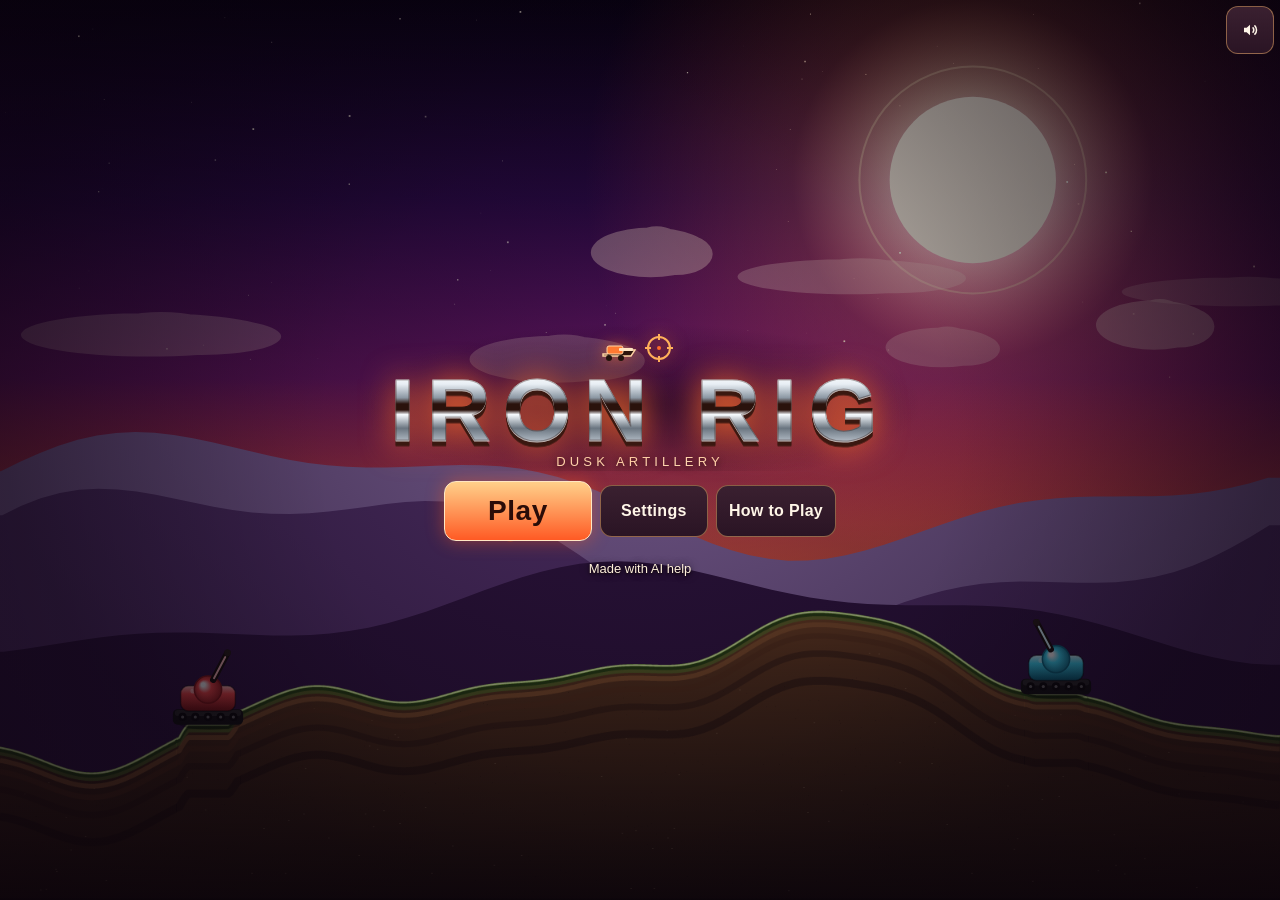
==== stage4/index.html @ 18a8edc5 "Stage 4 test build: CPUs fire their whole arsenal safely, title screen, settings, how to play, riche" ====
<!DOCTYPE html>
<html lang="en">
<head>
  <meta charset="UTF-8">
  <meta name="viewport" content="width=device-width, initial-scale=1, maximum-scale=1, user-scalable=no, viewport-fit=cover">
  <meta name="color-scheme" content="dark">
  <title>Iron Rig</title>
  <link rel="icon" href="data:,">
  <link rel="stylesheet" href="css/style.css?v=1">
</head>
<body data-screen="title">
  <canvas id="game"></canvas>
  <div id="rotate-overlay" aria-hidden="true">
    <div>
      <strong>Rotate your device</strong>
      <p id="rotate-note">Iron Rig plays in landscape.</p>
    </div>
  </div>

  <header id="top-hud">
    <div class="panel" id="hud-turn" data-testid="hud-turn">—</div>
    <div class="panel" id="hud-wind" data-testid="hud-wind">0</div>
    <div class="panel" id="hud-angle" data-testid="hud-angle">0°</div>
    <div class="panel meter-chip" id="hud-power" data-testid="hud-power"><span id="hud-power-label">Power 0</span><i id="power-meter"></i></div>
    <div class="panel" id="hud-weapon" data-testid="hud-weapon">—</div>
    <div class="panel" id="hud-fuel" data-testid="hud-fuel">Fuel 0</div>
    <div class="panel health" id="hud-health"></div>
  </header>

  <div id="turn-banner"></div>

  <section id="screen-title">
    <div class="logo-wrap">
      <div class="logo-mark" aria-hidden="true">
        <svg viewBox="0 0 86 36" width="86" height="36">
          <circle cx="62" cy="18" r="11" fill="none" stroke="#ffb15a" stroke-width="2"/>
          <path d="M62 4v6M62 26v6M48 18h6M70 18h6" stroke="#ffb15a" stroke-width="2"/>
          <circle cx="62" cy="18" r="2" fill="#ff6a2a"/>
          <path d="M6 26h28l4-6H14l-4 4H6z" fill="#2a140c" stroke="#ffd7a8" stroke-width="1.4"/>
          <rect x="10" y="16" width="16" height="8" rx="2" fill="#ff7a32" stroke="#ffd7a8" stroke-width="1"/>
          <rect x="22" y="18" width="14" height="3" rx="1" fill="#ffe7c4"/>
          <circle cx="12" cy="28" r="3" fill="#1a100c"/>
          <circle cx="24" cy="28" r="3" fill="#1a100c"/>
        </svg>
      </div>
      <h1 id="game-title">Iron Rig</h1>
      <p class="tag">Dusk artillery</p>
    </div>
    <div class="title-actions">
      <button type="button" id="play-btn" data-testid="play-btn">Play</button>
      <button type="button" id="settings-btn" data-testid="settings-btn">Settings</button>
      <button type="button" id="howto-btn" data-testid="howto-btn">How to Play</button>
    </div>
    <p class="credit">Made with AI help</p>
  </section>

  <section id="screen-settings" data-testid="settings-screen">
    <div class="sheet">
      <h2>Settings</h2>
      <label class="vol-lab">Volume <input type="range" id="settings-volume" data-testid="settings-volume" min="0" max="100" value="85"></label>
      <button type="button" id="settings-mute" data-testid="settings-mute">Mute</button>
      <button type="button" id="settings-taunts" data-testid="settings-taunts">Taunts: On</button>
      <button type="button" id="settings-pass" data-testid="settings-pass">Pass screen: On</button>
      <button type="button" id="settings-reduce" data-testid="settings-reduce">Reduced effects: Off</button>
      <button type="button" id="settings-back-btn" data-testid="settings-back-btn">Back</button>
    </div>
  </section>

  <section id="screen-howto" data-testid="howto-screen">
    <div class="howto-head">
      <h2>How to Play</h2>
      <button type="button" id="howto-back-btn" data-testid="howto-back-btn">Back</button>
    </div>
    <div class="howto-scroll" id="howto-scroll">
      <h3>Goal</h3>
      <p>Be the last tank standing to win the round. After the match, the most round wins takes the standings. Ties break on cash, then damage.</p>
      <h3>Turns</h3>
      <p>Wind changes, you aim, you fire, then everyone waits. The turn ends when the shell, the fire, and the falling dirt are finished.</p>
      <h3>Aiming</h3>
      <p>Drag on the battlefield to set the barrel and the power. A− and A+ nudge the angle. P− and P+ nudge the power.</p>
      <p>Keyboard: arrow keys change angle and power in bigger steps. Hold Shift for fine steps. Space fires. Tab, Q, or E switches weapon. A and D drive, if you have fuel.</p>
      <h3>Wind</h3>
      <p>The wind chip shows which way the air pushes, and how hard. A strong wind bends long shots. The laser sight draws that curve.</p>
      <h3>Money and the store</h3>
      <p>Hits, kills, round wins, and surviving pay cash. Leftover cash earns a little interest. Between rounds, buy weapons, accessories, and upgrades. Sell gives back half of one round. Basic Shell is free and never runs out.</p>
      <h3>Weapons</h3>
      <div id="howto-weapons" class="howto-list"></div>
      <h3>Accessories</h3>
      <div id="howto-gear" class="howto-list"></div>
      <h3>Hot-seat</h3>
      <p>With two or more humans and Pass on, the device shows a private card before the next person's turn. Hand it over. The previous aim stays hidden.</p>
      <p class="howto-end">That is the whole rig. Go make a hill regret it.</p>
    </div>
  </section>

  <section id="screen-setup">
    <div class="setup-head">
      <div class="setup-title">Crew</div>
      <div class="count-row">
        <button type="button" data-testid="setup-count-2">2</button>
        <button type="button" data-testid="setup-count-3">3</button>
        <button type="button" data-testid="setup-count-4">4</button>
      </div>
      <button type="button" id="start-btn" data-testid="start-btn">Start</button>
    </div>
    <p class="setup-note">Pass the device. Humans play on their own turn.</p>
    <div class="opt-row" id="round-row">
      <span class="tname">Rounds</span>
      <button type="button" data-testid="setup-rounds-3">3</button>
      <button type="button" data-testid="setup-rounds-5">5</button>
      <button type="button" data-testid="setup-rounds-10">10</button>
      <span class="tname cashlab">Cash</span>
      <button type="button" data-testid="setup-cash-low">Low</button>
      <button type="button" data-testid="setup-cash-normal">Norm</button>
      <button type="button" data-testid="setup-cash-high">High</button>
    </div>
    <div class="opt-row" id="terrain-row">
      <span class="tname">Land</span>
      <button type="button" data-testid="setup-terrain-rolling">Hills</button>
      <button type="button" data-testid="setup-terrain-mountains">Mountains</button>
      <button type="button" data-testid="setup-terrain-canyon">Canyon</button>
      <button type="button" data-testid="setup-terrain-islands">Islands</button>
      <button type="button" data-testid="setup-terrain-spires">Spires</button>
      <button type="button" data-testid="setup-terrain-random">Random</button>
    </div>
    <div class="opt-row" id="extra-row">
      <button type="button" id="setup-taunts" data-testid="setup-taunts">Taunts: On</button>
      <button type="button" id="setup-handoff" data-testid="setup-handoff">Pass: On</button>
    </div>
    <div class="tank-row" id="tank-row-0">
      <i class="swatch" id="swatch-0"></i>
      <span class="tname">Red</span>
      <button type="button" data-testid="setup-cpu-0">Human</button>
      <button type="button" data-testid="setup-skill-0-easy">Easy</button>
      <button type="button" data-testid="setup-skill-0-normal">Normal</button>
      <button type="button" data-testid="setup-skill-0-hard">Hard</button>
    </div>
    <div class="tank-row" id="tank-row-1">
      <i class="swatch" id="swatch-1"></i>
      <span class="tname">Cyan</span>
      <button type="button" data-testid="setup-cpu-1">Computer</button>
      <button type="button" data-testid="setup-skill-1-easy">Easy</button>
      <button type="button" data-testid="setup-skill-1-normal">Normal</button>
      <button type="button" data-testid="setup-skill-1-hard">Hard</button>
    </div>
    <div class="tank-row" id="tank-row-2">
      <i class="swatch" id="swatch-2"></i>
      <span class="tname">Lime</span>
      <button type="button" data-testid="setup-cpu-2">Computer</button>
      <button type="button" data-testid="setup-skill-2-easy">Easy</button>
      <button type="button" data-testid="setup-skill-2-normal">Normal</button>
      <button type="button" data-testid="setup-skill-2-hard">Hard</button>
    </div>
    <div class="tank-row" id="tank-row-3">
      <i class="swatch" id="swatch-3"></i>
      <span class="tname">Gold</span>
      <button type="button" data-testid="setup-cpu-3">Computer</button>
      <button type="button" data-testid="setup-skill-3-easy">Easy</button>
      <button type="button" data-testid="setup-skill-3-normal">Normal</button>
      <button type="button" data-testid="setup-skill-3-hard">Hard</button>
    </div>
  </section>

  <div id="move-bar">
    <button type="button" data-testid="move-left-btn" aria-label="Drive left">◀ Move</button>
    <button type="button" data-testid="move-right-btn" aria-label="Drive right">Move ▶</button>
    <button type="button" data-testid="shield-btn" aria-label="Toggle shield">Shield</button>
  </div>

  <div id="controls">
    <button type="button" data-testid="angle-minus" aria-label="Decrease angle">A−</button>
    <button type="button" data-testid="angle-plus" aria-label="Increase angle">A+</button>
    <button type="button" data-testid="power-minus" aria-label="Decrease power">P−</button>
    <button type="button" data-testid="power-plus" aria-label="Increase power">P+</button>
    <button type="button" id="weapon-btn" data-testid="weapon-btn">Basic Shell</button>
    <button type="button" id="fire-btn" data-testid="fire-btn">FIRE</button>
  </div>

  <button type="button" id="volume-btn" data-testid="volume-btn" aria-label="Volume" aria-expanded="false"><svg viewBox="0 0 24 24" width="18" height="18" aria-hidden="true"><path fill="currentColor" d="M4 9h3.5L12 5v14l-4.5-4H4z"/><path class="waves" fill="none" stroke="currentColor" stroke-width="2" stroke-linecap="round" d="M16 9a5 5 0 010 6M18.5 6.5a8 8 0 010 11"/></svg></button>
  <div id="volume-pop" hidden>
    <label class="vol-lab">Volume <input type="range" id="volume-slider" data-testid="volume-slider" min="0" max="100" value="85"></label>
    <button type="button" id="mute-btn" data-testid="mute-btn" aria-pressed="false"><span id="mute-label">Mute</span></button>
    <button type="button" id="taunts-toggle" data-testid="taunts-toggle">Taunts: On</button>
  </div>

  <section id="screen-winner">
    <div id="winner-card">
      <h2 id="winner-text" data-testid="winner-text">Draw</h2>
      <p id="winner-tally"></p>
      <div id="money-summary" data-testid="money-summary" hidden></div>
      <div class="winner-row">
        <button type="button" id="next-round-btn" data-testid="next-round-btn">Next round</button>
        <button type="button" id="menu-btn" data-testid="menu-btn">Menu</button>
      </div>
    </div>
  </section>

  <section id="screen-store" data-testid="store-screen">
    <div class="store-head">
      <h2 id="store-title">Store</h2>
      <div id="store-cash" data-testid="store-cash">$0</div>
      <button type="button" id="store-done-btn" data-testid="store-done-btn">Done</button>
    </div>
    <p id="store-note" class="store-note"></p>
    <div class="store-tabs">
      <button type="button" data-store-tab="weapon" data-testid="store-tab-weapons">Weapons</button>
      <button type="button" data-store-tab="accessory" data-testid="store-tab-accessories">Accessories</button>
      <button type="button" data-store-tab="upgrade" data-testid="store-tab-upgrades">Upgrades</button>
    </div>
    <div class="store-body">
      <div id="store-grid" class="store-grid"></div>
      <div id="store-more" data-testid="store-more" hidden>more ▼</div>
    </div>
  </section>

  <section id="screen-handoff" data-testid="handoff-screen">
    <div class="handoff-card" id="handoff-card">
      <canvas id="handoff-portrait" data-testid="handoff-portrait" width="560" height="336"></canvas>
      <div class="handoff-copy">
        <p id="handoff-round" data-testid="handoff-round">Round 1 of 5</p>
        <h2 id="handoff-title">Pass the device</h2>
        <p id="handoff-stats" data-testid="handoff-stats"></p>
        <p id="handoff-wind" data-testid="handoff-wind"></p>
        <div id="handoff-board" data-testid="handoff-board"></div>
      </div>
      <button type="button" id="handoff-go-btn" data-testid="handoff-go-btn">Go!</button>
    </div>
  </section>

  <section id="screen-pass">
    <h2 id="pass-title">Pass the device</h2>
    <button type="button" id="pass-continue-btn" data-testid="pass-continue-btn">Continue</button>
  </section>

  <section id="screen-final" data-testid="final-standings">
    <h2>Final standings</h2>
    <ol id="final-list"></ol>
    <div class="winner-row">
      <button type="button" id="play-again-btn" data-testid="play-again-btn">Play again</button>
      <button type="button" id="final-menu-btn" data-testid="menu-btn">Menu</button>
    </div>
  </section>

  <script type="module" src="js/main.js?v=1"></script>
</body>
</html>
---- stage4/css/style.css ----
:root {
  --ink: #fff6e8;
  --amber: #ffb15a;
  --ember: #ff6a2a;
  --panel: rgba(18, 6, 22, 0.62);
  --line: rgba(255, 186, 110, 0.45);
  --btn: #2a1424;
  --btn-on: #ff7a32;
  color-scheme: dark;
}

* { box-sizing: border-box; }

html, body {
  margin: 0;
  height: 100%;
  overflow: hidden;
  background: #14041c;
  color: var(--ink);
  font-family: "Trebuchet MS", "Segoe UI", sans-serif;
  touch-action: none;
  user-select: none;
  -webkit-user-select: none;
}

button, canvas { touch-action: none; }

#game {
  position: fixed;
  inset: 0;
  width: 100%;
  height: 100%;
  display: block;
  z-index: 0;
}

button {
  min-width: 44px;
  min-height: 44px;
  border: 1px solid var(--line);
  background: linear-gradient(#3a2030, var(--btn));
  color: var(--ink);
  border-radius: 12px;
  font: 700 15px/1 "Trebuchet MS", "Segoe UI", sans-serif;
  letter-spacing: 0.02em;
  padding: 0 12px;
  cursor: pointer;
}

button:active { transform: translateY(1px) scale(0.98); }
button:disabled { opacity: 0.42; cursor: default; transform: none; }
button.is-on {
  background: linear-gradient(#ffb15a, var(--btn-on));
  color: #2a0c08;
  border-color: #ffe1b0;
}
button.dim { opacity: 0.55; }

#volume-btn {
  position: fixed;
  top: 6px;
  right: 6px;
  z-index: 8;
  height: 48px;
  min-width: 48px;
  width: 48px;
  padding: 0;
  display: inline-flex;
  align-items: center;
  justify-content: center;
}
#volume-btn svg { display: block; }
#volume-btn.is-muted .waves { display: none; }
body:not([data-screen="play"]) #volume-btn {
  top: auto;
  bottom: 8px;
}
body[data-screen="setup"] #volume-btn,
body[data-screen="title"] #volume-btn {
  top: 6px;
  right: 6px;
  bottom: auto;
}
body[data-screen="store"] #volume-btn,
body[data-screen="pass"] #volume-btn,
body[data-screen="handoff"] #volume-btn,
body[data-screen="settings"] #volume-btn,
body[data-screen="howto"] #volume-btn { display: none; }

#volume-pop {
  position: fixed;
  z-index: 9;
  top: 58px;
  right: 8px;
  width: min(240px, calc(100vw - 16px));
  padding: 10px;
  display: flex;
  flex-direction: column;
  gap: 8px;
  background: rgba(16, 6, 22, 0.94);
  border: 1px solid rgba(255, 186, 110, 0.55);
  border-radius: 12px;
  box-shadow: 0 10px 28px rgba(0, 0, 0, 0.45);
}
#volume-pop[hidden] { display: none !important; }
body:not([data-screen="play"]) #volume-pop {
  top: auto;
  bottom: 60px;
}
body[data-screen="title"] #volume-pop {
  top: 58px;
  right: 8px;
  bottom: auto;
}
body[data-screen="setup"] #volume-pop {
  top: 6px;
  left: 8px;
  right: 62px;
  bottom: auto;
  width: auto;
  flex-direction: row;
  flex-wrap: wrap;
  align-items: center;
}
body[data-screen="setup"] #volume-pop .vol-lab {
  flex-direction: row;
  align-items: center;
  flex: 1 1 140px;
  min-width: 120px;
}
body[data-screen="setup"] #volume-pop button { flex: 0 0 auto; }
body[data-screen="setup"] .setup-head { padding-right: 56px; }
body[data-screen="setup"]:has(#volume-pop:not([hidden])) #screen-setup {
  padding-top: 64px;
}
.vol-lab {
  display: flex;
  flex-direction: column;
  gap: 4px;
  font-size: 13px;
  color: #ffe7c4;
}
#volume-slider {
  width: 100%;
  height: 28px;
  accent-color: #ff8a3c;
}
#volume-pop button { height: 44px; min-height: 44px; }

#top-hud {
  display: none;
  position: fixed;
  z-index: 3;
  top: 6px;
  left: 6px;
  right: 118px;
  gap: 6px;
  align-items: center;
  flex-wrap: wrap;
  pointer-events: none;
}

.panel {
  background: rgba(18, 6, 22, 0.38);
  border: 1px solid rgba(255, 190, 120, 0.28);
  border-radius: 10px;
  padding: 4px 7px;
  font-size: 13px;
  line-height: 1.15;
  text-shadow: 0 1px 2px rgba(0, 0, 0, 0.8);
  white-space: nowrap;
}
#hud-fuel { display: none; }
#hud-fuel.on { display: block; }

.health { display: flex; gap: 8px; align-items: center; }
.chip { display: inline-flex; gap: 4px; align-items: center; opacity: 0.75; }
.chip-on { opacity: 1; }
.chip-dead { opacity: 0.35; text-decoration: line-through; }
.chip i {
  width: 9px;
  height: 9px;
  border-radius: 50%;
  display: inline-block;
  box-shadow: 0 0 6px currentColor;
}
.chip b { font-weight: 700; font-size: 12px; }

#move-bar {
  display: none;
  position: fixed;
  z-index: 4;
  left: 8px;
  bottom: 64px;
  gap: 6px;
}
#move-bar button { display: none; height: 48px; min-height: 48px; min-width: 96px; }
#move-bar button.show { display: inline-flex; align-items: center; justify-content: center; }
body[data-screen="play"] #move-bar.on { display: flex; }

#controls {
  display: none;
  position: fixed;
  z-index: 4;
  left: 8px;
  right: 8px;
  bottom: 8px;
  gap: 6px;
  align-items: center;
}

#controls button {
  height: 48px;
  min-height: 48px;
  min-width: 48px;
  flex: 0 0 auto;
  background: linear-gradient(#ffe0b4, #ff8a3c);
  color: #2a0c08;
  border-color: #ffe7c4;
}
#controls [data-testid="angle-minus"],
#controls [data-testid="angle-plus"],
#controls [data-testid="power-minus"],
#controls [data-testid="power-plus"] {
  width: 48px;
  padding: 0;
  font-size: 15px;
}
#controls button:disabled {
  background: #2c2430;
  color: #9a8c98;
  border-color: #4a3c48;
  opacity: 0.55;
  box-shadow: none;
}
#weapon-btn {
  flex: 1 1 90px;
  min-width: 44px;
  max-width: 240px;
  overflow: hidden;
  text-overflow: ellipsis;
  white-space: nowrap;
}
#fire-btn {
  flex: 1.4 1 100px;
  min-width: 84px;
  height: 52px;
  background: linear-gradient(#ffe7b0, #ff4a16);
  color: #2a0c08;
  border-color: #ffe7c4;
  font-size: 22px;
  letter-spacing: 0.12em;
  box-shadow: 0 0 18px rgba(255, 80, 20, 0.55);
}
#controls.live #fire-btn {
  box-shadow: 0 0 22px rgba(255, 90, 20, 0.9), 0 0 4px rgba(255, 220, 160, 0.8);
}
.meter-chip { position: relative; padding-bottom: 8px; min-width: 78px; }
#power-meter {
  position: absolute;
  left: 6px;
  bottom: 3px;
  height: 3px;
  width: 0;
  max-width: calc(100% - 12px);
  border-radius: 2px;
  background: linear-gradient(90deg, #ffb15a, #ff4a16);
  pointer-events: none;
}

#turn-banner {
  display: none;
  position: fixed;
  z-index: 4;
  left: 0;
  right: 0;
  top: 18%;
  height: 64px;
  align-items: center;
  justify-content: center;
  text-align: center;
  padding: 0 16px;
  font: 800 40px/1 Impact, "Arial Black", sans-serif;
  letter-spacing: 0.04em;
  text-shadow: 0 2px 0 #14040c, 0 0 12px rgba(0, 0, 0, 0.9), 0 8px 20px rgba(0, 0, 0, 0.55);
  -webkit-text-stroke: 5px rgba(16, 4, 10, 0.55);
  paint-order: stroke fill;
  pointer-events: none;
  opacity: 0;
  transform: translateY(12px);
  transition: transform 0.28s ease;
}
#turn-banner.show { opacity: 1; transform: translateY(0); }

#screen-title, #screen-setup, #screen-winner,
#screen-store, #screen-pass, #screen-final, #screen-handoff,
#screen-settings, #screen-howto { display: none; }

body[data-screen="title"] #screen-title,
body[data-screen="setup"] #screen-setup,
body[data-screen="winner"] #screen-winner,
body[data-screen="store"] #screen-store,
body[data-screen="pass"] #screen-pass,
body[data-screen="final"] #screen-final,
body[data-screen="handoff"] #screen-handoff,
body[data-screen="settings"] #screen-settings,
body[data-screen="howto"] #screen-howto { display: flex; }

body[data-screen="play"] #top-hud,
body[data-screen="play"] #controls,
body[data-screen="play"] #turn-banner { display: flex; }

#screen-title {
  position: fixed;
  z-index: 5;
  inset: 0;
  flex-direction: column;
  align-items: center;
  justify-content: center;
  gap: 10px;
  pointer-events: none;
  background:
    radial-gradient(ellipse at 50% 38%, rgba(16, 4, 18, 0.2), rgba(8, 2, 12, 0.62) 72%);
}
.logo-wrap {
  position: relative;
  display: flex;
  flex-direction: column;
  align-items: center;
  padding: 6px 28px 2px;
  background: radial-gradient(ellipse at 50% 55%, rgba(10, 2, 14, 0.55), rgba(10, 2, 14, 0) 72%);
}
.logo-mark { margin-bottom: 2px; filter: drop-shadow(0 0 8px rgba(255, 120, 40, 0.65)); }
#screen-title h1 {
  margin: 0;
  position: relative;
  font: 900 88px/0.86 Impact, "Arial Black", sans-serif;
  letter-spacing: 0.14em;
  text-transform: uppercase;
  background:
    linear-gradient(180deg,
      #fff 0%, #e8eef4 16%, #8b97a3 34%,
      #2a120c 42%, #2a120c 50%,
      #f7fbff 56%, #6a7580 74%, #d5dde6 100%);
  -webkit-background-clip: text;
  background-clip: text;
  color: transparent;
  -webkit-text-stroke: 1px rgba(40, 18, 12, 0.35);
  filter:
    drop-shadow(0 1px 0 rgba(255, 255, 255, 0.65))
    drop-shadow(0 5px 0 #3a1810)
    drop-shadow(0 0 16px rgba(255, 110, 40, 0.9));
  animation: logo-glow 3.6s ease-in-out infinite;
}
.logo-wrap::after { content: none; }
@keyframes logo-glow {
  0%, 100% { filter: drop-shadow(0 1px 0 rgba(255,255,255,0.65)) drop-shadow(0 5px 0 #3a1810) drop-shadow(0 0 12px rgba(255, 110, 40, 0.75)); }
  50% { filter: drop-shadow(0 1px 0 rgba(255,255,255,0.65)) drop-shadow(0 5px 0 #3a1810) drop-shadow(0 0 22px rgba(255, 150, 50, 1)); }
}
#screen-title .tag {
  margin: 6px 0 0;
  letter-spacing: 0.32em;
  text-transform: uppercase;
  font-size: 13px;
  color: #ffd7b0;
  text-shadow: 0 2px 6px rgba(0, 0, 0, 0.8);
}
.title-actions {
  display: flex;
  gap: 8px;
  align-items: center;
  pointer-events: auto;
  flex-wrap: wrap;
  justify-content: center;
}
#play-btn {
  pointer-events: auto;
  min-width: 148px;
  height: 60px;
  font-size: 28px;
  background: linear-gradient(#ffd08a, #ff5a24);
  color: #2a0c08;
  border-color: #ffe7c4;
  box-shadow: 0 0 18px rgba(255, 90, 30, 0.45);
}
#settings-btn, #howto-btn {
  pointer-events: auto;
  height: 52px;
  min-width: 108px;
  font-size: 16px;
}
#screen-settings, #screen-howto {
  position: fixed;
  z-index: 6;
  inset: 0;
  flex-direction: column;
  align-items: center;
  justify-content: center;
  padding: 12px;
  background: #100610;
  pointer-events: auto;
}
#screen-settings .sheet {
  width: min(720px, 100%);
}
#screen-settings .sheet {
  display: flex;
  flex-direction: column;
  gap: 8px;
  padding: 14px;
  border-radius: 16px;
  background: rgba(16, 6, 22, 0.94);
  border: 2px solid rgba(255, 176, 90, 0.7);
}
#screen-settings h2, .howto-head h2 {
  margin: 0;
  font: 800 32px/1 Impact, "Arial Black", sans-serif;
  color: #ffe1b8;
  letter-spacing: 0.04em;
}
#screen-settings button { height: 48px; }
#settings-back-btn, #howto-back-btn {
  background: linear-gradient(#ffd08a, #ff5a24);
  color: #2a0c08;
  border-color: #ffe7c4;
}
#screen-howto {
  justify-content: flex-start;
  gap: 8px;
  padding: 8px 10px 10px;
}
.howto-head {
  width: min(720px, 100%);
  display: flex;
  align-items: center;
  justify-content: space-between;
  gap: 8px;
}
#howto-back-btn { height: 48px; min-width: 96px; }
.howto-scroll {
  width: min(720px, 100%);
  flex: 1;
  min-height: 0;
  overflow-y: auto;
  touch-action: pan-y;
  padding: 4px 14px 28px 4px;
  font-size: 17px;
  line-height: 1.35;
  color: #fff1dc;
  background: rgba(14, 5, 18, 0.94);
  border-radius: 14px;
  scrollbar-width: auto;
  scrollbar-color: #ff7a32 #2a140c;
  box-shadow: inset -12px 0 0 rgba(255, 122, 50, 0.28), inset 0 -22px 18px -18px rgba(0, 0, 0, 0.72);
}
.howto-scroll h3 {
  margin: 12px 0 4px;
  font: 800 20px/1.1 Impact, "Arial Black", sans-serif;
  letter-spacing: 0.04em;
  color: #ffd08a;
}
.howto-scroll p { margin: 0 0 6px; }
.howto-list { display: flex; flex-direction: column; gap: 6px; }
.howto-row {
  display: flex;
  gap: 8px;
  align-items: center;
  padding: 4px 6px;
  border-radius: 10px;
  background: rgba(255, 244, 230, 0.05);
}
.howto-row .store-ic { width: 36px; height: 36px; }
.howto-row svg { width: 36px; height: 36px; }
.howto-row b { display: block; font-size: 15px; }
.howto-row span { display: block; font-size: 14px; color: #ffe0c4; }
.howto-end { margin-top: 12px; color: #ffd7b0; }
.howto-scroll::-webkit-scrollbar { width: 10px; }
.howto-scroll::-webkit-scrollbar-thumb {
  background: linear-gradient(#ffb15a, #ff5a24);
  border-radius: 8px;
}
.credit {
  pointer-events: none;
  margin: 10px 0 0;
  font-size: 13px;
  color: #fff1dc;
  text-shadow: 0 1px 2px #14080a, 0 0 8px rgba(0, 0, 0, 0.85);
}

#screen-setup {
  position: fixed;
  z-index: 5;
  inset: 0;
  flex-direction: column;
  gap: 6px;
  padding: 10px 12px;
  pointer-events: none;
  background: linear-gradient(180deg, rgba(12, 4, 16, 0.78), rgba(12, 4, 16, 0.28) 46%, rgba(12, 4, 16, 0.62));
}
.setup-head, .tank-row, .opt-row, #start-btn, .count-row button { pointer-events: auto; }
.opt-row {
  display: flex;
  align-items: center;
  gap: 6px;
  min-height: 44px;
  flex-wrap: wrap;
}
.opt-row button { height: 44px; padding: 0 10px; }
.cashlab { margin-left: 8px; }
.setup-head {
  display: flex;
  align-items: center;
  gap: 8px;
}
.setup-title {
  font: 800 28px/1 Impact, "Arial Black", sans-serif;
  letter-spacing: 0.08em;
  color: #ffd7a8;
}
.count-row { display: flex; gap: 6px; }
.count-row button { width: 48px; height: 48px; padding: 0; }
#start-btn {
  margin-left: auto;
  min-width: 120px;
  height: 48px;
  background: linear-gradient(#ffd08a, #ff5a24);
  color: #2a0c08;
  border-color: #ffe7c4;
  font-size: 18px;
}
.setup-note {
  margin: 0;
  font-size: 13px;
  color: #ffe0c2;
}
.tank-row {
  display: flex;
  align-items: center;
  gap: 6px;
  min-height: 48px;
}
.swatch {
  width: 16px;
  height: 16px;
  border-radius: 50%;
  box-shadow: 0 0 8px rgba(255, 180, 80, 0.45);
  flex: 0 0 auto;
}
.tname {
  width: 52px;
  font-weight: 800;
  flex: 0 0 auto;
}
.tank-row button { height: 44px; }

#screen-winner {
  position: fixed;
  z-index: 6;
  inset: 0;
  align-items: center;
  justify-content: center;
  pointer-events: none;
  background: rgba(8, 2, 12, 0.28);
}
#winner-card {
  pointer-events: auto;
  min-width: min(760px, calc(100vw - 20px));
  max-width: calc(100vw - 16px);
  padding: 16px 16px 14px;
  text-align: center;
  background: rgba(16, 6, 22, 0.88);
  border: 2px solid rgba(255, 176, 90, 0.75);
  border-radius: 18px;
  box-shadow: 0 16px 50px rgba(0, 0, 0, 0.45), 0 0 30px rgba(255, 100, 30, 0.18);
}
#winner-text {
  margin: 0;
  font: 800 36px/1 Impact, "Arial Black", sans-serif;
  letter-spacing: 0.03em;
  color: #ffe1b8;
}
#winner-tally { margin: 6px 0 6px; color: #ffd0a4; }
#money-summary {
  margin: 4px 0 10px;
  text-align: left;
  overflow: visible;
}
#money-summary[hidden] { display: none; }
.mtable {
  width: 100%;
  border-collapse: collapse;
  font-size: 14px;
  line-height: 1.25;
}
.mtable th {
  font-size: 13px;
  font-weight: 700;
  letter-spacing: 0.02em;
  text-align: right;
  color: #ffd7a8;
  padding: 2px 6px 4px;
  border-bottom: 1px solid rgba(255, 186, 110, 0.45);
}
.mtable th:first-child,
.mtable td:first-child { text-align: left; }
.mtable td {
  text-align: right;
  padding: 3px 6px;
  color: #fff1dc;
  font-variant-numeric: tabular-nums;
  border-bottom: 1px solid rgba(255, 186, 110, 0.16);
}
.mtable .mname { font-weight: 800; text-align: left; }
.mtable .mearned { font-weight: 800; color: #ffe08a; }
.mtable .mbal { font-weight: 800; }
.winner-row { display: flex; gap: 8px; justify-content: center; }
.winner-row button { height: 52px; min-width: 120px; }
#next-round-btn {
  background: linear-gradient(#ffd08a, #ff5a24);
  color: #2a0c08;
  border-color: #ffe7c4;
}

#screen-store {
  position: fixed;
  z-index: 7;
  inset: 0;
  flex-direction: column;
  gap: 6px;
  padding: 8px 10px;
  background: rgba(12, 4, 16, 0.94);
  pointer-events: auto;
}
.store-head {
  display: flex;
  align-items: center;
  gap: 10px;
  min-height: 48px;
}
#store-title {
  margin: 0;
  flex: 1;
  font: 800 28px/1 Impact, "Arial Black", sans-serif;
  letter-spacing: 0.03em;
}
#store-cash {
  font: 800 22px/1 "Trebuchet MS", sans-serif;
  color: #ffe7b0;
}
#store-done-btn {
  height: 48px;
  min-width: 100px;
  background: linear-gradient(#ffd08a, #ff5a24);
  color: #2a0c08;
  border-color: #ffe7c4;
  font-size: 18px;
}
.store-note {
  margin: 0;
  min-height: 0;
  font-size: 13px;
  color: #ffd7b0;
}
.store-note:empty { display: none; }
.store-tabs { display: flex; gap: 6px; }
.store-tabs button { flex: 1; height: 44px; font-size: 16px; }
.store-body {
  position: relative;
  flex: 1;
  min-height: 0;
  display: flex;
  flex-direction: column;
}
.store-grid {
  flex: 1;
  min-height: 0;
  overflow: auto;
  display: grid;
  grid-template-columns: repeat(auto-fill, minmax(190px, 1fr));
  gap: 8px;
  align-content: start;
  touch-action: pan-y;
  padding-bottom: 8px;
}
.store-grid.can-scroll {
  mask-image: linear-gradient(#000 0, #000 calc(100% - 28px), transparent);
}
#store-more {
  position: absolute;
  left: 0;
  right: 0;
  bottom: 0;
  text-align: center;
  font-size: 13px;
  font-weight: 800;
  color: #ffe7b0;
  pointer-events: none;
  text-shadow: 0 1px 4px #000;
}
#store-more[hidden] { display: none; }
.store-card {
  display: flex;
  flex-direction: column;
  gap: 3px;
  padding: 8px;
  border-radius: 12px;
  background: rgba(255, 244, 230, 0.06);
  border: 1px solid rgba(255, 186, 110, 0.35);
}
.store-top { display: flex; gap: 8px; align-items: center; }
.store-ic {
  width: 40px;
  height: 40px;
  flex: 0 0 auto;
  border-radius: 8px;
  background: rgba(0, 0, 0, 0.28);
  display: flex;
  align-items: center;
  justify-content: center;
}
.store-meta { display: flex; flex-direction: column; min-width: 0; }
.store-meta strong { font-size: 15px; }
.store-price { color: #ffd08a; font-size: 13px; font-weight: 800; }
.store-card p { margin: 0; font-size: 12px; color: #ffe0c4; line-height: 1.25; }
.store-own { font-size: 12px; color: #fff6e8; }
.store-actions { display: flex; gap: 6px; }
.store-actions button { flex: 1; height: 44px; min-height: 40px; }

#screen-handoff {
  position: fixed;
  z-index: 8;
  inset: 0;
  flex-direction: column;
  align-items: center;
  justify-content: center;
  padding: 8px;
  background: #10030f;
  pointer-events: auto;
}
.handoff-card {
  width: min(860px, 100%);
  display: grid;
  grid-template-columns: 200px minmax(0, 1fr);
  grid-template-areas:
    "pic copy"
    "go go";
  gap: 8px 12px;
  align-items: center;
  padding: 10px;
  border-radius: 16px;
  border: 3px solid #ffb15a;
  background: rgba(16, 6, 22, 0.94);
  box-shadow: 0 16px 40px rgba(0, 0, 0, 0.45);
}
#handoff-portrait {
  grid-area: pic;
  width: 200px;
  height: 120px;
  border-radius: 12px;
  background: #1a0a14;
  justify-self: center;
}
.handoff-copy { grid-area: copy; min-width: 0; }
#handoff-round {
  margin: 0;
  font-size: 13px;
  letter-spacing: 0.14em;
  text-transform: uppercase;
  color: #ffd7a8;
}
#handoff-title {
  margin: 0;
  font: 800 32px/1.05 Impact, "Arial Black", sans-serif;
  text-align: left;
  text-shadow: 0 3px 0 rgba(0, 0, 0, 0.55);
}
#handoff-stats, #handoff-wind {
  margin: 2px 0;
  font-size: 15px;
  font-weight: 800;
  color: #fff1dc;
}
#handoff-board {
  display: flex;
  flex-wrap: wrap;
  gap: 4px;
  margin-top: 4px;
}
.ho-row {
  display: flex;
  align-items: center;
  gap: 4px;
  padding: 3px 6px;
  border-radius: 8px;
  background: rgba(255, 244, 230, 0.06);
  border: 1px solid rgba(255, 186, 110, 0.28);
  font-size: 12px;
  color: #fff6e8;
}
.ho-row.is-me { border-color: #fff; background: rgba(255, 244, 230, 0.14); }
.ho-swatch {
  width: 8px;
  height: 8px;
  border-radius: 50%;
  display: inline-block;
}
#handoff-go-btn {
  grid-area: go;
  height: 56px;
  width: 100%;
  font-size: 22px;
  background: linear-gradient(#ffd08a, #ff5a24);
  color: #2a0c08;
  border-color: #ffe7c4;
}

#screen-pass {
  position: fixed;
  z-index: 7;
  inset: 0;
  flex-direction: column;
  align-items: center;
  justify-content: center;
  gap: 16px;
  background: rgba(8, 2, 14, 0.9);
  pointer-events: auto;
}
#pass-title {
  margin: 0;
  font: 800 40px/1.05 Impact, "Arial Black", sans-serif;
  text-align: center;
  padding: 0 16px;
}
#pass-continue-btn {
  height: 56px;
  min-width: 180px;
  font-size: 22px;
  background: linear-gradient(#ffd08a, #ff5a24);
  color: #2a0c08;
  border-color: #ffe7c4;
}

#screen-final {
  position: fixed;
  z-index: 7;
  inset: 0;
  flex-direction: column;
  align-items: center;
  justify-content: center;
  gap: 10px;
  padding: 16px;
  background: rgba(8, 2, 14, 0.82);
  pointer-events: auto;
}
#screen-final h2 {
  margin: 0;
  font: 800 36px/1 Impact, "Arial Black", sans-serif;
  color: #ffe1b8;
}
#final-list {
  list-style: none;
  margin: 0;
  padding: 0;
  width: min(640px, 100%);
  display: flex;
  flex-direction: column;
  gap: 6px;
}
.final-row {
  display: flex;
  align-items: center;
  gap: 10px;
  padding: 6px 10px;
  border-radius: 12px;
  background: rgba(16, 6, 22, 0.78);
  border: 1px solid rgba(255, 186, 110, 0.35);
}
.final-row b { width: 64px; font-size: 18px; }
.final-row span { font-size: 14px; color: #ffe7c8; }
.medal {
  width: 32px;
  height: 32px;
  border-radius: 50%;
  display: inline-flex;
  align-items: center;
  justify-content: center;
  font-weight: 800;
  color: #2a1408;
  flex: 0 0 auto;
}
.medal.gold { background: #ffd15c; }
.medal.silver { background: #e6e8ee; }
.medal.bronze { background: #e09a62; }
.medal.plain { background: #6a5a68; color: #fff; }
#play-again-btn {
  height: 52px;
  min-width: 140px;
  background: linear-gradient(#ffd08a, #ff5a24);
  color: #2a0c08;
  border-color: #ffe7c4;
}

#rotate-overlay {
  display: none;
  position: fixed;
  inset: 0;
  z-index: 20;
  background: rgba(10, 3, 14, 0.88);
  color: #ffe7c4;
  align-items: center;
  justify-content: center;
  text-align: center;
  padding: 24px;
}
#rotate-overlay strong {
  display: block;
  font: 800 32px/1.1 Impact, "Arial Black", sans-serif;
}
#rotate-overlay p { margin: 8px 0 0; font-size: 16px; }

@media (orientation: portrait) {
  #rotate-overlay { display: flex; }
}

@media (prefers-reduced-motion: reduce) {
  #screen-title h1 { animation: none; }
}
html.reduce-motion #screen-title h1 { animation: none; }

@media (max-height: 420px) {
  #screen-howto, #screen-settings { padding: 6px 8px; }
  .howto-head, .howto-scroll, #screen-settings .sheet { width: 100%; }
  #screen-title { gap: 4px; }
  #screen-title h1 { font-size: 64px; letter-spacing: 0.06em; }
  #screen-title .tag { margin: 2px 0 0; font-size: 11px; }
  .logo-mark svg { width: 72px; height: 30px; }
  #play-btn { height: 48px; min-width: 108px; font-size: 22px; }
  #settings-btn, #howto-btn { height: 48px; min-width: 96px; font-size: 14px; padding: 0 8px; }
  .credit { margin: 2px 0 0; }
  .handoff-card {
    grid-template-columns: 148px minmax(0, 1fr);
    padding: 8px;
    gap: 6px 8px;
  }
  #handoff-portrait { width: 148px; height: 92px; }
  #handoff-title { font-size: 26px; }
  #handoff-go-btn { height: 48px; font-size: 18px; }
  #screen-settings { padding: 6px; justify-content: center; }
  #screen-settings .sheet {
    display: grid;
    grid-template-columns: 1fr 1fr;
    gap: 6px;
    padding: 8px 10px;
    width: min(720px, 100%);
  }
  #screen-settings h2,
  #screen-settings .vol-lab,
  #settings-back-btn { grid-column: 1 / -1; }
  #screen-settings .vol-lab { min-height: 44px; justify-content: center; }
  #settings-volume { height: 32px; }
  #screen-settings h2, .howto-head h2 { font-size: 22px; }
  #screen-settings button { height: 44px; }
  .howto-scroll { font-size: 16px; }
  #screen-final h2, #pass-title { font-size: 30px; }
  .setup-title { font-size: 22px; }
  .setup-note { display: none; }
  #screen-setup { gap: 3px; padding: 4px 8px; }
  .opt-row { min-height: 44px; }
  .tank-row { min-height: 44px; }
  #turn-banner { font-size: 28px; top: 22%; height: 40px; }
  #top-hud { right: 60px; gap: 4px; top: 4px; }
  #controls { bottom: 4px; left: 4px; right: 4px; gap: 4px; }
  #controls button { height: 48px; min-height: 48px; padding: 0 8px; }
  #fire-btn { height: 52px; font-size: 18px; min-width: 72px; }
  #volume-btn { height: 48px; width: 48px; top: 4px; right: 4px; }
  #move-bar { bottom: 58px; }
  #store-title { font-size: 20px; }
  #store-cash { font-size: 16px; }
  #winner-card { padding: 12px 12px 10px; }
  #winner-text { font-size: 28px; }
  #screen-final h2, #pass-title, #handoff-title { font-size: 30px; }
  .store-head { min-height: 40px; gap: 8px; }
  #store-done-btn { height: 44px; min-width: 84px; }
  .store-tabs button { height: 40px; font-size: 14px; }
  #screen-store { gap: 4px; padding: 6px 8px; }
  .store-grid {
    grid-template-columns: repeat(3, minmax(0, 1fr));
    gap: 4px;
    padding-bottom: 4px;
  }
  .store-card {
    padding: 4px 6px;
    gap: 0;
    display: grid;
    grid-template-columns: 32px minmax(0, 1fr) 52px 52px;
    grid-template-rows: auto auto;
    grid-template-areas:
      "ic meta buy sell"
      "ic own  buy sell";
    align-items: center;
    column-gap: 6px;
  }
  .store-top { display: contents; }
  .store-ic { width: 28px; height: 28px; grid-area: ic; }
  .store-ic svg { width: 28px; height: 28px; }
  .store-meta { min-width: 0; grid-area: meta; }
  .store-meta strong { font-size: 12px; white-space: nowrap; overflow: hidden; text-overflow: ellipsis; }
  .store-price { font-size: 11px; }
  .store-card p { display: none; }
  .store-own { font-size: 10px; grid-area: own; }
  .store-actions { display: contents; }
  .store-actions [data-buy] { grid-area: buy; }
  .store-actions [data-sell] { grid-area: sell; }
  .store-actions button {
    width: 52px;
    min-width: 48px;
    height: 40px;
    min-height: 40px;
    padding: 0 4px;
    font-size: 13px;
  }
}

@media (max-height: 420px) and (max-width: 720px) {
  .store-grid { grid-template-columns: repeat(2, minmax(0, 1fr)); }
}

@media (max-width: 720px) {
  .tname { width: 42px; }
  .panel { font-size: 12px; padding: 5px 6px; }
}
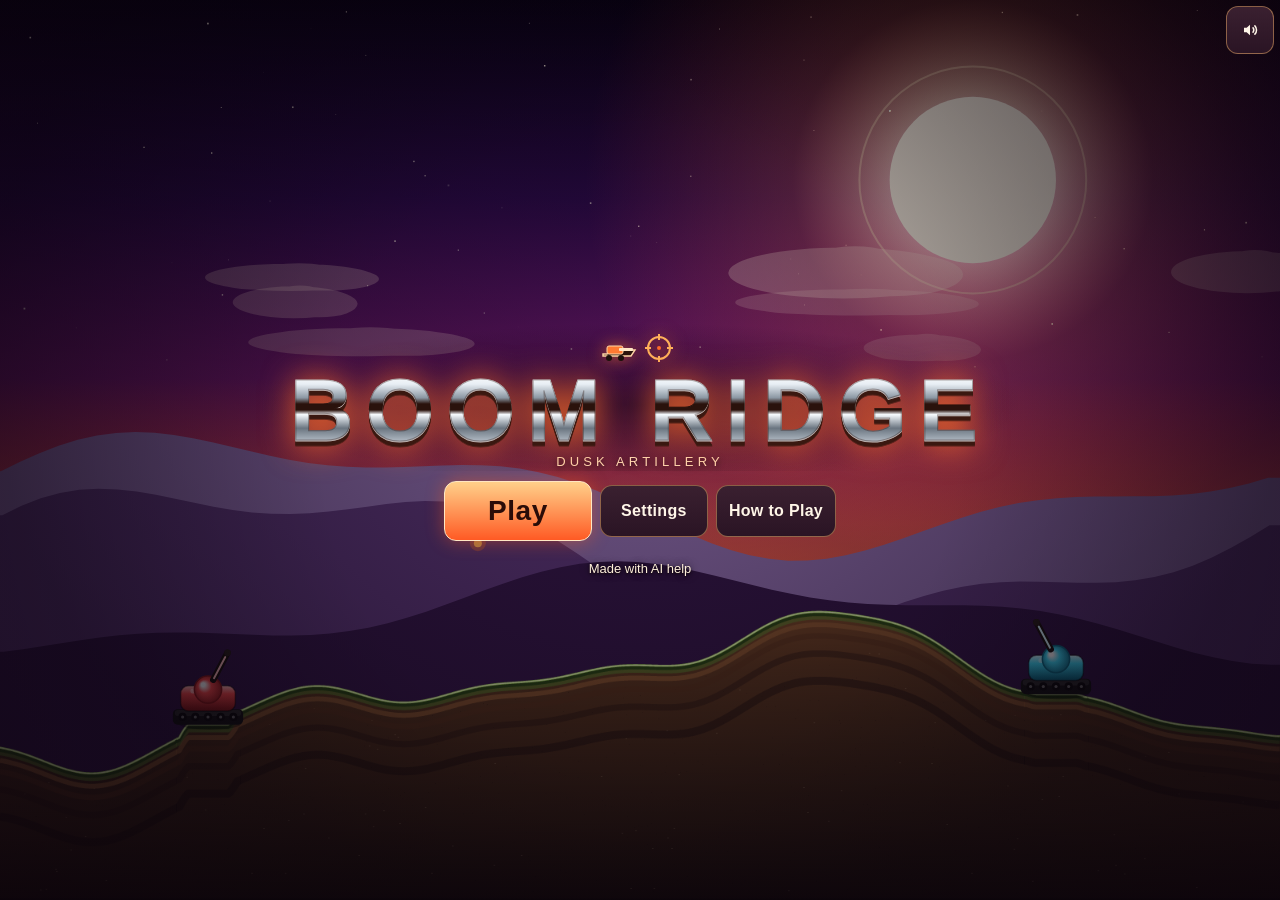
==== commit 811b65a6: "Rename Stage 4 to Boom Ridge (final name), cache-bust v2; stages 1-3 unchanged (made with AI: Grok B" ====
--- a/stage4/index.html
+++ b/stage4/index.html
@@ -4,16 +4,16 @@
   <meta charset="UTF-8">
   <meta name="viewport" content="width=device-width, initial-scale=1, maximum-scale=1, user-scalable=no, viewport-fit=cover">
   <meta name="color-scheme" content="dark">
-  <title>Iron Rig</title>
+  <title>Boom Ridge</title>
   <link rel="icon" href="data:,">
-  <link rel="stylesheet" href="css/style.css?v=1">
+  <link rel="stylesheet" href="css/style.css?v=2">
 </head>
 <body data-screen="title">
   <canvas id="game"></canvas>
   <div id="rotate-overlay" aria-hidden="true">
     <div>
       <strong>Rotate your device</strong>
-      <p id="rotate-note">Iron Rig plays in landscape.</p>
+      <p id="rotate-note">Boom Ridge plays in landscape.</p>
     </div>
   </div>
 
@@ -43,7 +43,7 @@
           <circle cx="24" cy="28" r="3" fill="#1a100c"/>
         </svg>
       </div>
-      <h1 id="game-title">Iron Rig</h1>
+      <h1 id="game-title">Boom Ridge</h1>
       <p class="tag">Dusk artillery</p>
     </div>
     <div class="title-actions">
@@ -241,6 +241,6 @@
     </div>
   </section>
 
-  <script type="module" src="js/main.js?v=1"></script>
+  <script type="module" src="js/main.js?v=2"></script>
 </body>
 </html>
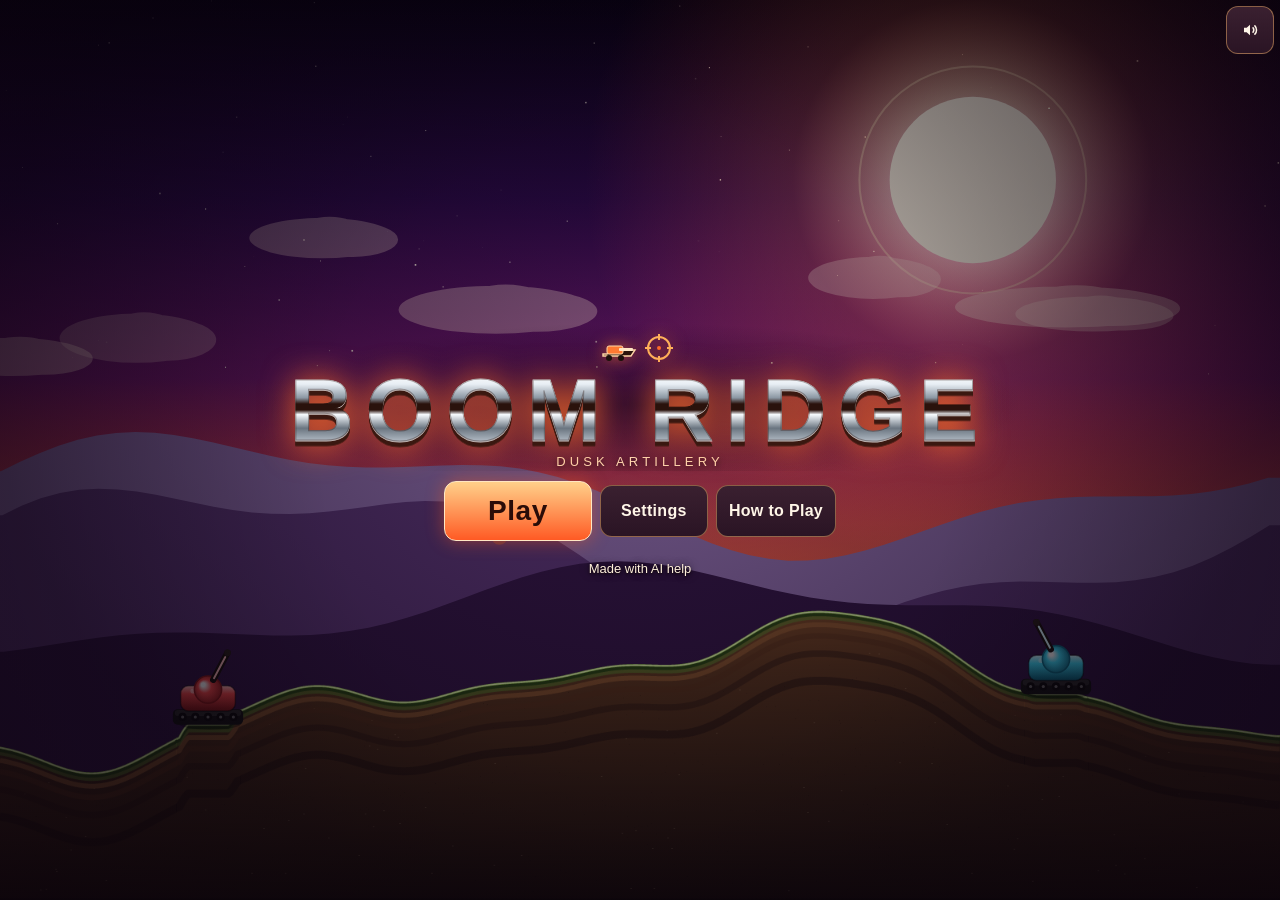
==== commit 71aa40dd: "Boom Ridge stage 4: retune computer aim (Easy/Normal miss more and correct sloppily, wind throws the" ====
--- a/stage4/index.html
+++ b/stage4/index.html
@@ -6,7 +6,7 @@
   <meta name="color-scheme" content="dark">
   <title>Boom Ridge</title>
   <link rel="icon" href="data:,">
-  <link rel="stylesheet" href="css/style.css?v=2">
+  <link rel="stylesheet" href="css/style.css?v=3">
 </head>
 <body data-screen="title">
   <canvas id="game"></canvas>
@@ -241,6 +241,6 @@
     </div>
   </section>
 
-  <script type="module" src="js/main.js?v=2"></script>
+  <script type="module" src="js/main.js?v=3"></script>
 </body>
 </html>
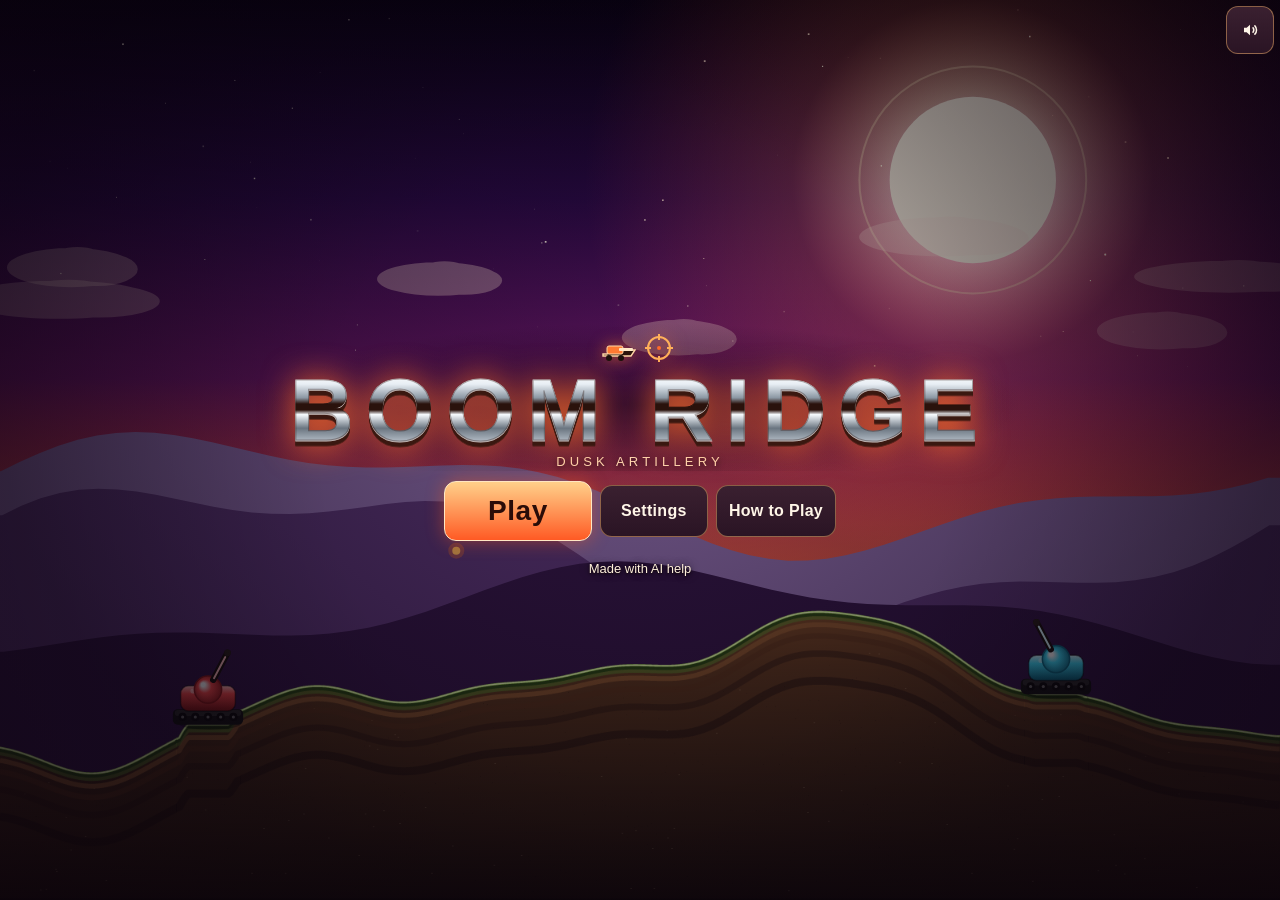
==== commit 38f887fd: "Boom Ridge stage 4: rename Funky Bomb to Chaos Bomb (display name only), cache-bust v4 (made with AI" ====
--- a/stage4/index.html
+++ b/stage4/index.html
@@ -6,7 +6,7 @@
   <meta name="color-scheme" content="dark">
   <title>Boom Ridge</title>
   <link rel="icon" href="data:,">
-  <link rel="stylesheet" href="css/style.css?v=3">
+  <link rel="stylesheet" href="css/style.css?v=4">
 </head>
 <body data-screen="title">
   <canvas id="game"></canvas>
@@ -241,6 +241,6 @@
     </div>
   </section>
 
-  <script type="module" src="js/main.js?v=3"></script>
+  <script type="module" src="js/main.js?v=4"></script>
 </body>
 </html>
